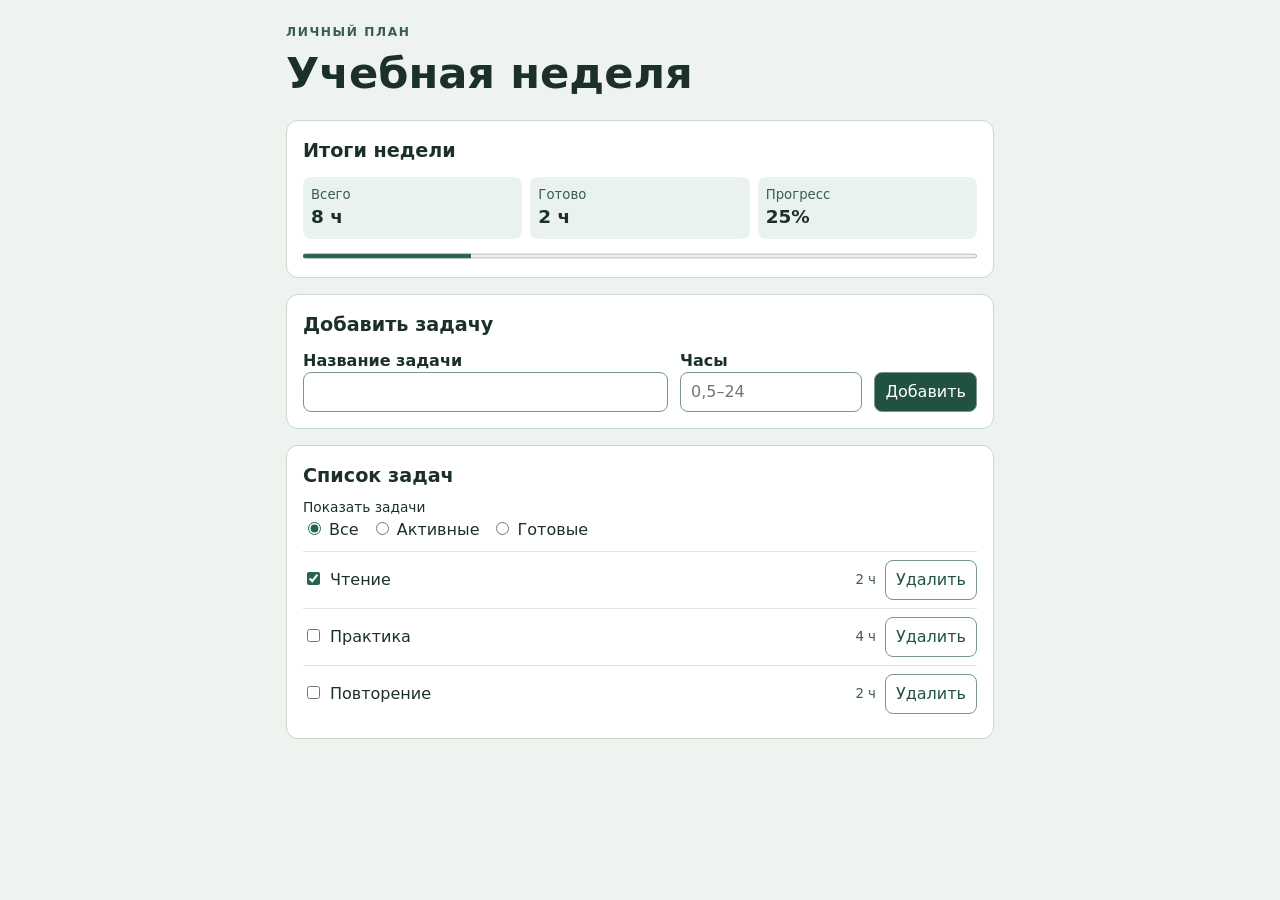
==== with-spec/index.html @ c8a25697 "Implement tracker from the recorded specification" ====
<!doctype html>
<html lang="ru">
<head>
  <meta charset="utf-8">
  <meta name="viewport" content="width=device-width, initial-scale=1">
  <title>Учебная неделя</title>
  <link rel="stylesheet" href="./styles.css">
  <script type="module" src="./app.mjs"></script>
</head>
<body>
  <main>
    <header>
      <p class="eyebrow">ЛИЧНЫЙ ПЛАН</p>
      <h1>Учебная неделя</h1>
    </header>
    <section class="card" aria-labelledby="metrics-heading">
      <h2 id="metrics-heading">Итоги недели</h2>
      <dl class="metrics" aria-live="polite">
        <div><dt>Всего</dt><dd id="total">0 ч</dd></div>
        <div><dt>Готово</dt><dd id="done">0 ч</dd></div>
        <div><dt>Прогресс</dt><dd id="percent">0%</dd></div>
      </dl>
      <progress id="progress" max="100" value="0" aria-label="Прогресс по часам"></progress>
    </section>
    <section class="card" aria-labelledby="add-heading">
      <h2 id="add-heading">Добавить задачу</h2>
      <form id="new-task" novalidate>
        <div>
          <label for="title">Название задачи</label>
          <input id="title" name="title" required aria-describedby="title-error">
          <p id="title-error" class="error" aria-live="polite"></p>
        </div>
        <div>
          <label for="hours">Часы</label>
          <input id="hours" name="hours" inputmode="decimal" placeholder="0,5–24" required aria-describedby="hours-error">
          <p id="hours-error" class="error" aria-live="polite"></p>
        </div>
        <button class="submit" type="submit">Добавить</button>
      </form>
    </section>
    <section class="card" aria-labelledby="tasks-heading">
      <h2 id="tasks-heading">Список задач</h2>
      <fieldset id="filters">
        <legend>Показать задачи</legend>
        <label><input type="radio" name="filter" value="all" checked> Все</label>
        <label><input type="radio" name="filter" value="active"> Активные</label>
        <label><input type="radio" name="filter" value="done"> Готовые</label>
      </fieldset>
      <ul id="tasks"></ul>
      <p id="empty" hidden></p>
    </section>
  </main>
  <template id="task-row">
    <li>
      <label class="task-label"><input type="checkbox"><span></span></label>
      <small></small>
      <button type="button">Удалить</button>
    </li>
  </template>
</body>
</html>
---- with-spec/styles.css ----
:root {
  color-scheme: light;
  color: #1c302b;
  background: #eef3ef;
  font: 16px/1.45 system-ui, sans-serif;
}
* { box-sizing: border-box; }
body { margin: 0; }
main { width: min(100%, 740px); margin-inline: auto; padding: 24px 16px 40px; }
h1, h2, p { margin: 0; }
h1 { font-size: clamp(1.9rem, 5vw, 2.7rem); }
h2 { font-size: 1.2rem; }
.eyebrow { color: #3c5d50; font-size: .76rem; letter-spacing: .13em; font-weight: 700; }
.card { margin-top: 16px; padding: 16px; border: 1px solid #c8d9ce; border-radius: 12px; background: white; }
.metrics { display: grid; grid-template-columns: repeat(3, minmax(0, 1fr)); gap: 8px; margin: 12px 0; }
.metrics div { background: #eaf2ed; padding: 8px; border-radius: 8px; }
.metrics dt { font-size: .83rem; color: #3c5d50; }
.metrics dd { margin: 0; font-size: 1.15rem; font-weight: 700; overflow-wrap: anywhere; }
progress { display: block; width: 100%; height: 10px; accent-color: #27634d; }
form { display: grid; grid-template-columns: minmax(0, 2fr) minmax(0, 1fr) auto; gap: 12px; align-items: start; margin-top: 10px; }
form label { display: block; font-weight: 600; }
input, button { font: inherit; }
form input, button { min-height: 40px; border: 1px solid #769789; border-radius: 8px; padding: 6px 10px; }
form input { width: 100%; }
form input[aria-invalid=true] { border-color: #a12632; }
button { color: #21513f; background: white; cursor: pointer; }
.submit { background: #21513f; color: white; margin-top: 23px; }
.error { color: #a12632; font-size: .85rem; margin-top: 3px; }
.error:empty { display: none; }
fieldset { display: flex; flex-wrap: wrap; gap: 5px 12px; margin: 8px 0; border: 0; padding: 0; }
legend { font-size: .86rem; padding: 0; }
input[type=radio], input[type=checkbox] { accent-color: #27634d; }
ul { margin: 10px 0 0; padding: 0; list-style: none; }
li { display: grid; grid-template-columns: minmax(0, 1fr) auto auto; align-items: center; gap: 9px; padding: 8px 0; border-top: 1px solid #dbe6de; }
.task-label { display: flex; gap: 7px; align-items: baseline; }
.task-label span { overflow-wrap: anywhere; }
li small, #empty { color: #3c5d50; }
@media (max-width: 520px) {
  form { grid-template-columns: minmax(0, 1fr); }
  .submit { margin-top: 0; }
}
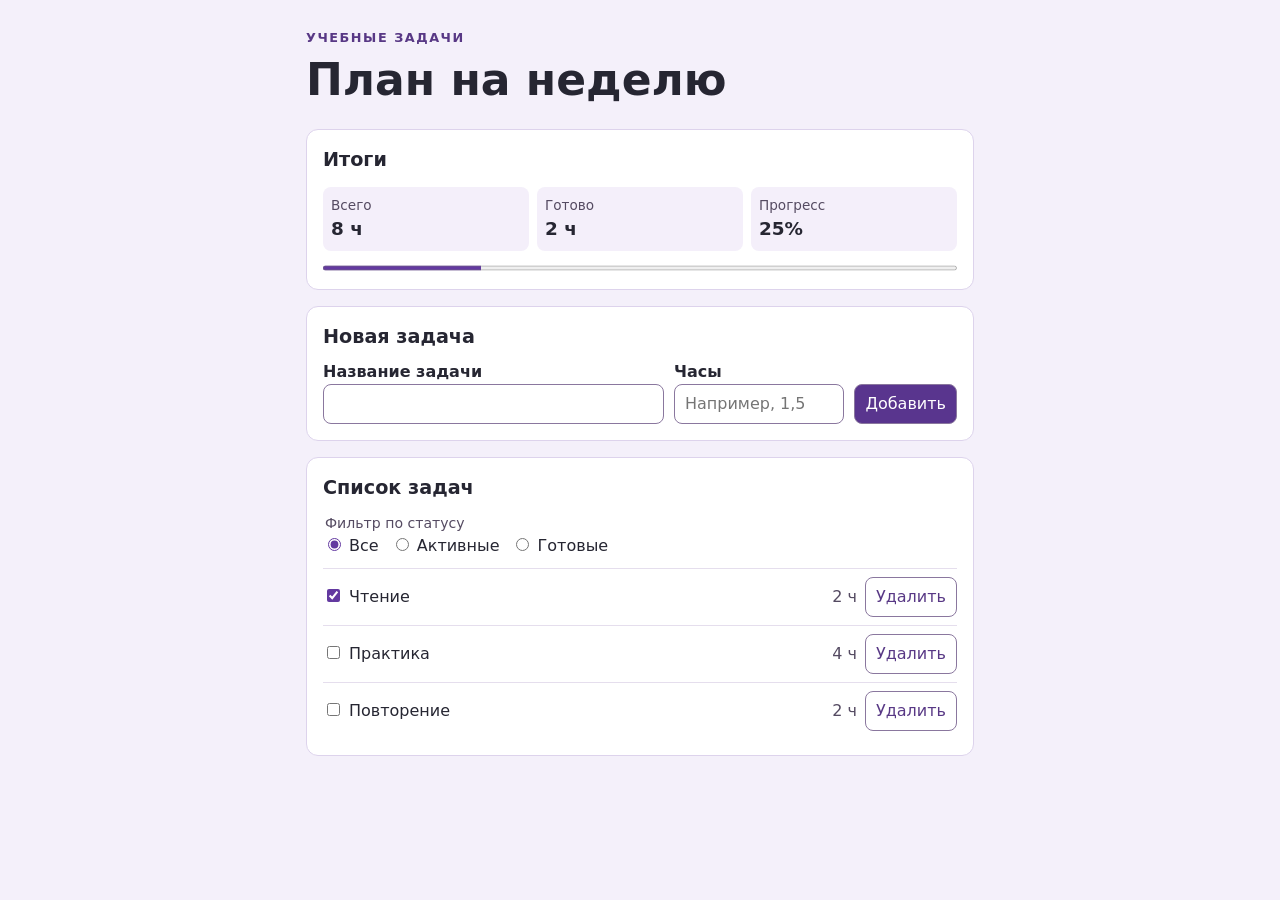
==== commit 600eb760: "Implement tracker after passing the OpenSpec validation" ====
--- a/with-spec/index.html
+++ b/with-spec/index.html
@@ -3,45 +3,45 @@
 <head>
   <meta charset="utf-8">
   <meta name="viewport" content="width=device-width, initial-scale=1">
-  <title>Учебная неделя</title>
+  <title>План на неделю</title>
   <link rel="stylesheet" href="./styles.css">
   <script type="module" src="./app.mjs"></script>
 </head>
 <body>
   <main>
     <header>
-      <p class="eyebrow">ЛИЧНЫЙ ПЛАН</p>
-      <h1>Учебная неделя</h1>
+      <p class="eyebrow">УЧЕБНЫЕ ЗАДАЧИ</p>
+      <h1>План на неделю</h1>
     </header>
-    <section class="card" aria-labelledby="metrics-heading">
-      <h2 id="metrics-heading">Итоги недели</h2>
-      <dl class="metrics" aria-live="polite">
+    <section aria-labelledby="week">
+      <h2 id="week">Итоги</h2>
+      <dl class="totals" aria-live="polite">
         <div><dt>Всего</dt><dd id="total">0 ч</dd></div>
         <div><dt>Готово</dt><dd id="done">0 ч</dd></div>
         <div><dt>Прогресс</dt><dd id="percent">0%</dd></div>
       </dl>
-      <progress id="progress" max="100" value="0" aria-label="Прогресс по часам"></progress>
+      <progress id="progress" max="100" value="0" aria-label="Выполнение по часам"></progress>
     </section>
-    <section class="card" aria-labelledby="add-heading">
-      <h2 id="add-heading">Добавить задачу</h2>
-      <form id="new-task" novalidate>
+    <section aria-labelledby="new-heading">
+      <h2 id="new-heading">Новая задача</h2>
+      <form novalidate>
         <div>
           <label for="title">Название задачи</label>
           <input id="title" name="title" required aria-describedby="title-error">
-          <p id="title-error" class="error" aria-live="polite"></p>
+          <p class="error" id="title-error" aria-live="polite"></p>
         </div>
         <div>
           <label for="hours">Часы</label>
-          <input id="hours" name="hours" inputmode="decimal" placeholder="0,5–24" required aria-describedby="hours-error">
-          <p id="hours-error" class="error" aria-live="polite"></p>
+          <input id="hours" name="hours" inputmode="decimal" placeholder="Например, 1,5" required aria-describedby="hours-error">
+          <p class="error" id="hours-error" aria-live="polite"></p>
         </div>
         <button class="submit" type="submit">Добавить</button>
       </form>
     </section>
-    <section class="card" aria-labelledby="tasks-heading">
-      <h2 id="tasks-heading">Список задач</h2>
+    <section aria-labelledby="list-heading">
+      <h2 id="list-heading">Список задач</h2>
       <fieldset id="filters">
-        <legend>Показать задачи</legend>
+        <legend>Фильтр по статусу</legend>
         <label><input type="radio" name="filter" value="all" checked> Все</label>
         <label><input type="radio" name="filter" value="active"> Активные</label>
         <label><input type="radio" name="filter" value="done"> Готовые</label>
@@ -50,10 +50,10 @@
       <p id="empty" hidden></p>
     </section>
   </main>
-  <template id="task-row">
+  <template id="row">
     <li>
-      <label class="task-label"><input type="checkbox"><span></span></label>
-      <small></small>
+      <label><input type="checkbox"><span></span></label>
+      <span class="task-hours"></span>
       <button type="button">Удалить</button>
     </li>
   </template>
--- a/with-spec/styles.css
+++ b/with-spec/styles.css
@@ -1,40 +1,40 @@
 :root {
+  font: 16px/1.5 system-ui, sans-serif;
   color-scheme: light;
-  color: #1c302b;
-  background: #eef3ef;
-  font: 16px/1.45 system-ui, sans-serif;
+  color: #262632;
+  background: #f4f0fa;
+  accent-color: #6339a0;
 }
 * { box-sizing: border-box; }
 body { margin: 0; }
-main { width: min(100%, 740px); margin-inline: auto; padding: 24px 16px 40px; }
+main { max-width: 700px; margin: 0 auto; padding: 28px 16px 36px; }
 h1, h2, p { margin: 0; }
-h1 { font-size: clamp(1.9rem, 5vw, 2.7rem); }
+h1 { font-size: clamp(1.95rem, 6vw, 2.75rem); }
 h2 { font-size: 1.2rem; }
-.eyebrow { color: #3c5d50; font-size: .76rem; letter-spacing: .13em; font-weight: 700; }
-.card { margin-top: 16px; padding: 16px; border: 1px solid #c8d9ce; border-radius: 12px; background: white; }
-.metrics { display: grid; grid-template-columns: repeat(3, minmax(0, 1fr)); gap: 8px; margin: 12px 0; }
-.metrics div { background: #eaf2ed; padding: 8px; border-radius: 8px; }
-.metrics dt { font-size: .83rem; color: #3c5d50; }
-.metrics dd { margin: 0; font-size: 1.15rem; font-weight: 700; overflow-wrap: anywhere; }
-progress { display: block; width: 100%; height: 10px; accent-color: #27634d; }
-form { display: grid; grid-template-columns: minmax(0, 2fr) minmax(0, 1fr) auto; gap: 12px; align-items: start; margin-top: 10px; }
+.eyebrow { color: #583885; font-size: .8rem; font-weight: 700; letter-spacing: .12em; }
+section { margin-top: 16px; padding: 16px; background: #fff; border: 1px solid #ddd3ec; border-radius: 12px; }
+.totals { display: grid; grid-template-columns: repeat(3, minmax(0, 1fr)); gap: 8px; margin: 12px 0; }
+.totals div { padding: 8px; background: #f4effa; border-radius: 8px; }
+dt, .task-hours, #empty { color: #554b62; }
+dt { font-size: .85rem; }
+dd { margin: 0; font-size: 1.15rem; font-weight: 700; overflow-wrap: anywhere; }
+progress { display: block; width: 100%; height: 10px; }
+form { display: grid; grid-template-columns: minmax(0, 2fr) minmax(0, 1fr) auto; gap: 10px; align-items: start; margin-top: 8px; }
 form label { display: block; font-weight: 600; }
 input, button { font: inherit; }
-form input, button { min-height: 40px; border: 1px solid #769789; border-radius: 8px; padding: 6px 10px; }
+form input, button { min-height: 40px; border: 1px solid #8a779e; border-radius: 8px; padding: 6px 10px; }
 form input { width: 100%; }
-form input[aria-invalid=true] { border-color: #a12632; }
-button { color: #21513f; background: white; cursor: pointer; }
-.submit { background: #21513f; color: white; margin-top: 23px; }
-.error { color: #a12632; font-size: .85rem; margin-top: 3px; }
+input[aria-invalid=true] { border-color: #a22238; }
+button { color: #583885; background: #fff; cursor: pointer; }
+.submit { margin-top: 24px; background: #59358e; color: #fff; }
+.error { margin-top: 3px; color: #a22238; font-size: .875rem; }
 .error:empty { display: none; }
-fieldset { display: flex; flex-wrap: wrap; gap: 5px 12px; margin: 8px 0; border: 0; padding: 0; }
-legend { font-size: .86rem; padding: 0; }
-input[type=radio], input[type=checkbox] { accent-color: #27634d; }
-ul { margin: 10px 0 0; padding: 0; list-style: none; }
-li { display: grid; grid-template-columns: minmax(0, 1fr) auto auto; align-items: center; gap: 9px; padding: 8px 0; border-top: 1px solid #dbe6de; }
-.task-label { display: flex; gap: 7px; align-items: baseline; }
-.task-label span { overflow-wrap: anywhere; }
-li small, #empty { color: #3c5d50; }
+fieldset { display: flex; flex-wrap: wrap; gap: 4px 12px; margin: 10px 0; padding: 0; border: 0; }
+legend { color: #554b62; font-size: .88rem; }
+ul { margin: 0; padding: 0; list-style: none; }
+li { display: grid; grid-template-columns: minmax(0, 1fr) auto auto; align-items: center; gap: 8px; padding: 8px 0; border-top: 1px solid #e5deed; }
+li label { display: flex; align-items: baseline; gap: 6px; }
+li label span { overflow-wrap: anywhere; }
 @media (max-width: 520px) {
   form { grid-template-columns: minmax(0, 1fr); }
   .submit { margin-top: 0; }
